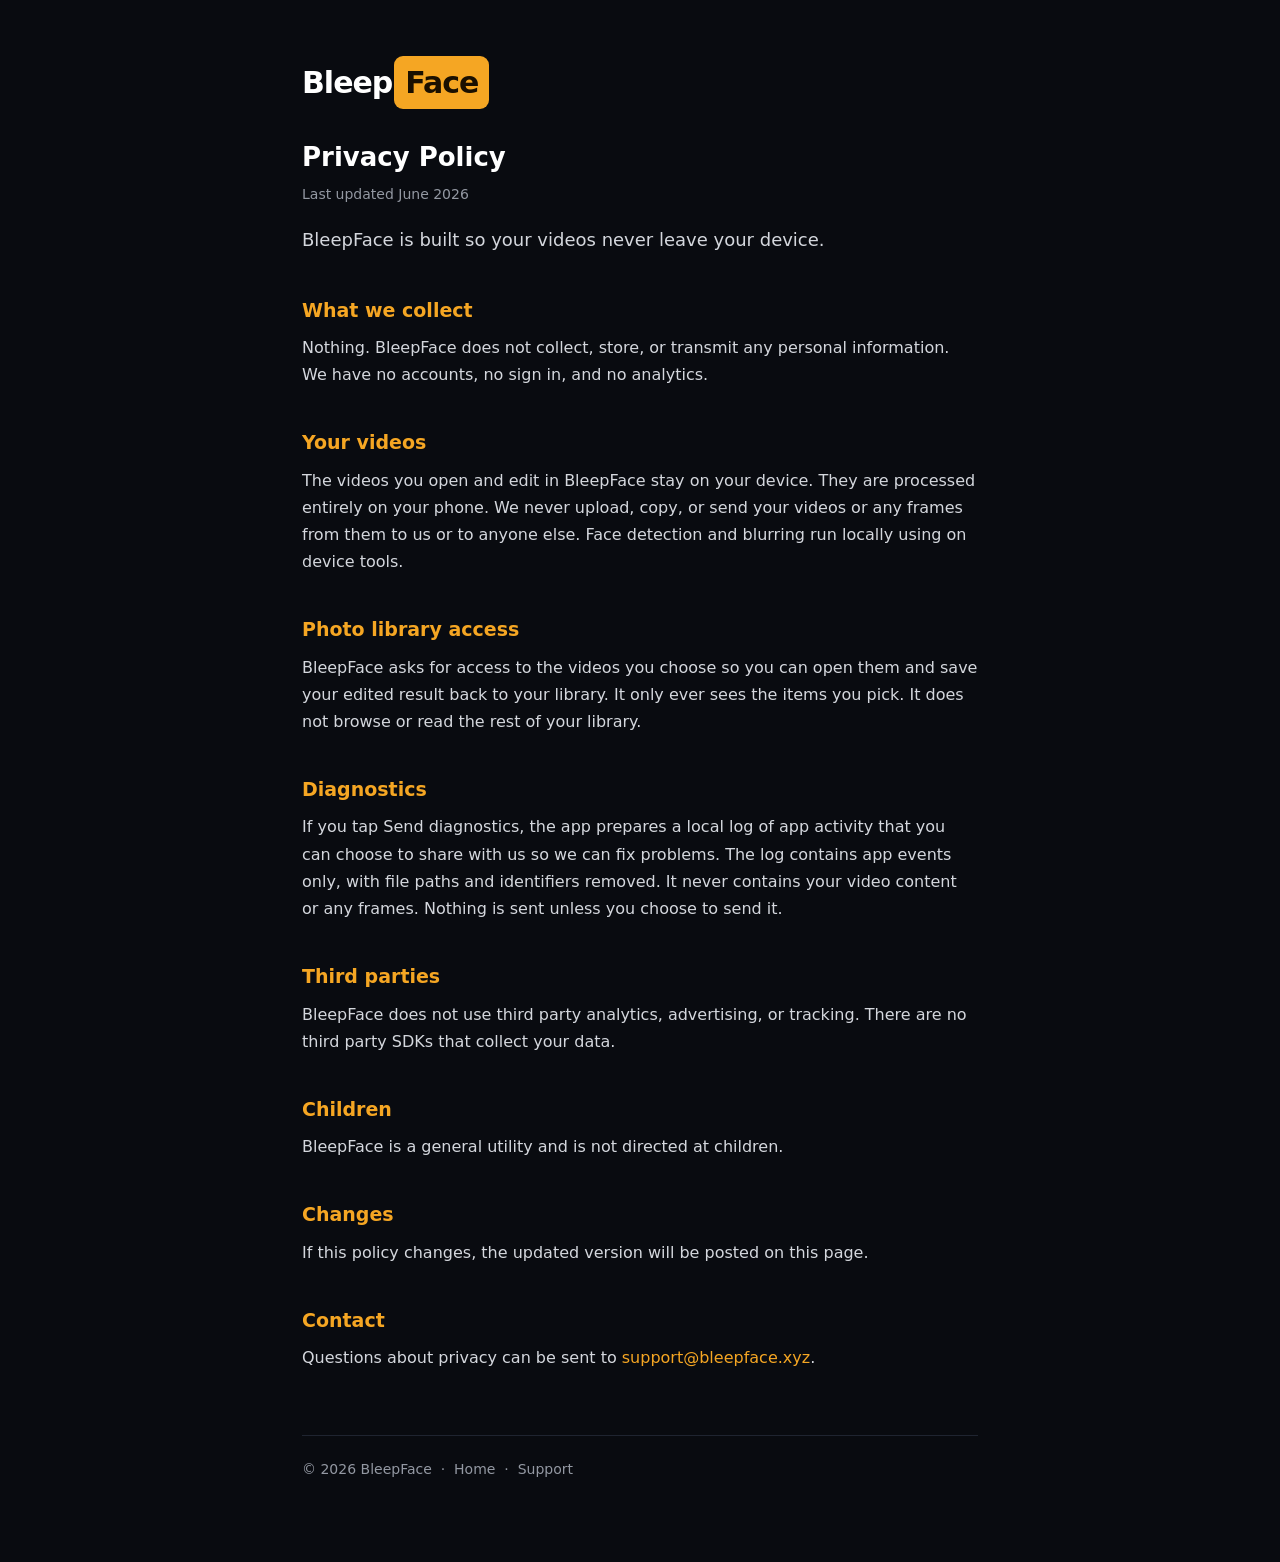
==== privacy.html @ 4ea44fd7 "BleepFace privacy and support pages" ====
<!DOCTYPE html>
<html lang="en">
<head>
<meta charset="utf-8">
<meta name="viewport" content="width=device-width, initial-scale=1">
<title>BleepFace — Privacy Policy</title>
<meta name="description" content="BleepFace privacy policy. Your videos never leave your device.">
<link rel="icon" href="data:image/svg+xml,<svg xmlns='http://www.w3.org/2000/svg' viewBox='0 0 100 100'><circle cx='50' cy='50' r='44' fill='none' stroke='%23F5A623' stroke-width='9'/><line x1='26' y1='26' x2='74' y2='74' stroke='%23F5A623' stroke-width='9'/></svg>">
<style>
  :root{ --bg:#090B10; --panel:#11141B; --ink:#E8EAED; --muted:#9398A2; --amber:#F5A623; --line:#1F2430; }
  *{box-sizing:border-box}
  body{margin:0;background:var(--bg);color:var(--ink);
       font-family:-apple-system,BlinkMacSystemFont,"Segoe UI",system-ui,sans-serif;
       line-height:1.7;-webkit-font-smoothing:antialiased}
  .wrap{max-width:720px;margin:0 auto;padding:56px 22px 80px}
  .mark{display:inline-flex;align-items:center;gap:2px;font-weight:800;font-size:30px;letter-spacing:-1px}
  .mark .b{color:#fff}
  .mark .f{color:#1A1000;background:var(--amber);padding:1px 11px;border-radius:9px}
  h1{font-size:26px;margin:26px 0 4px;color:#fff}
  .updated{color:var(--muted);font-size:14px;margin:0 0 8px}
  .lede{font-size:18px;color:#D4D7DD;margin:18px 0 0}
  h2{font-size:19px;margin:38px 0 6px;color:var(--amber)}
  p{margin:8px 0;color:#D4D7DD}
  a{color:var(--amber);text-decoration:none}
  a:hover{text-decoration:underline}
  footer{margin-top:64px;padding-top:22px;border-top:1px solid var(--line);color:var(--muted);font-size:14px}
  footer a{color:var(--muted)}
</style>
</head>
<body>
<div class="wrap">
  <div class="mark"><span class="b">Bleep</span><span class="f">Face</span></div>

  <h1>Privacy Policy</h1>
  <p class="updated">Last updated June 2026</p>
  <p class="lede">BleepFace is built so your videos never leave your device.</p>

  <h2>What we collect</h2>
  <p>Nothing. BleepFace does not collect, store, or transmit any personal information. We have no accounts, no sign in, and no analytics.</p>

  <h2>Your videos</h2>
  <p>The videos you open and edit in BleepFace stay on your device. They are processed entirely on your phone. We never upload, copy, or send your videos or any frames from them to us or to anyone else. Face detection and blurring run locally using on device tools.</p>

  <h2>Photo library access</h2>
  <p>BleepFace asks for access to the videos you choose so you can open them and save your edited result back to your library. It only ever sees the items you pick. It does not browse or read the rest of your library.</p>

  <h2>Diagnostics</h2>
  <p>If you tap Send diagnostics, the app prepares a local log of app activity that you can choose to share with us so we can fix problems. The log contains app events only, with file paths and identifiers removed. It never contains your video content or any frames. Nothing is sent unless you choose to send it.</p>

  <h2>Third parties</h2>
  <p>BleepFace does not use third party analytics, advertising, or tracking. There are no third party SDKs that collect your data.</p>

  <h2>Children</h2>
  <p>BleepFace is a general utility and is not directed at children.</p>

  <h2>Changes</h2>
  <p>If this policy changes, the updated version will be posted on this page.</p>

  <h2>Contact</h2>
  <p>Questions about privacy can be sent to <a href="mailto:support@bleepface.xyz">support@bleepface.xyz</a>.</p>

  <footer>
    &copy; 2026 BleepFace &nbsp;&middot;&nbsp; <a href="index.html">Home</a> &nbsp;&middot;&nbsp; <a href="mailto:support@bleepface.xyz">Support</a>
  </footer>
</div>
</body>
</html>
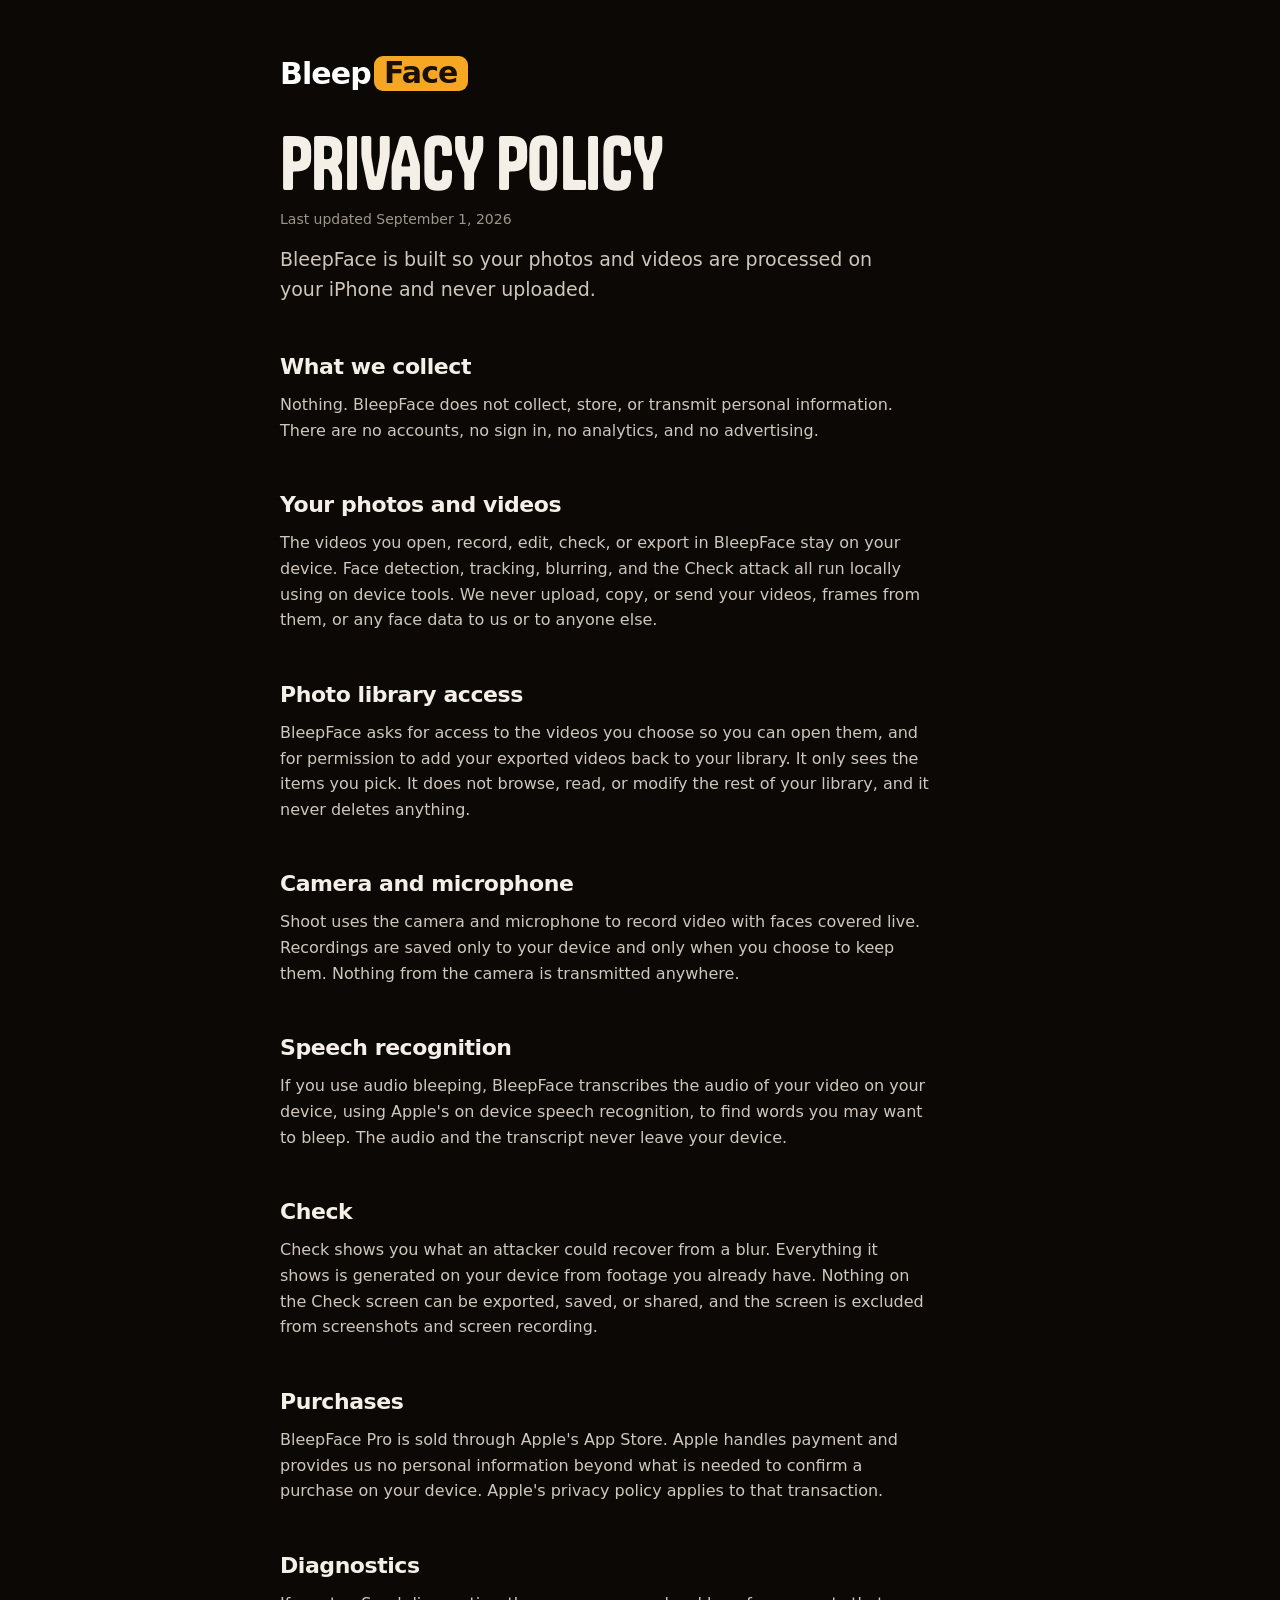
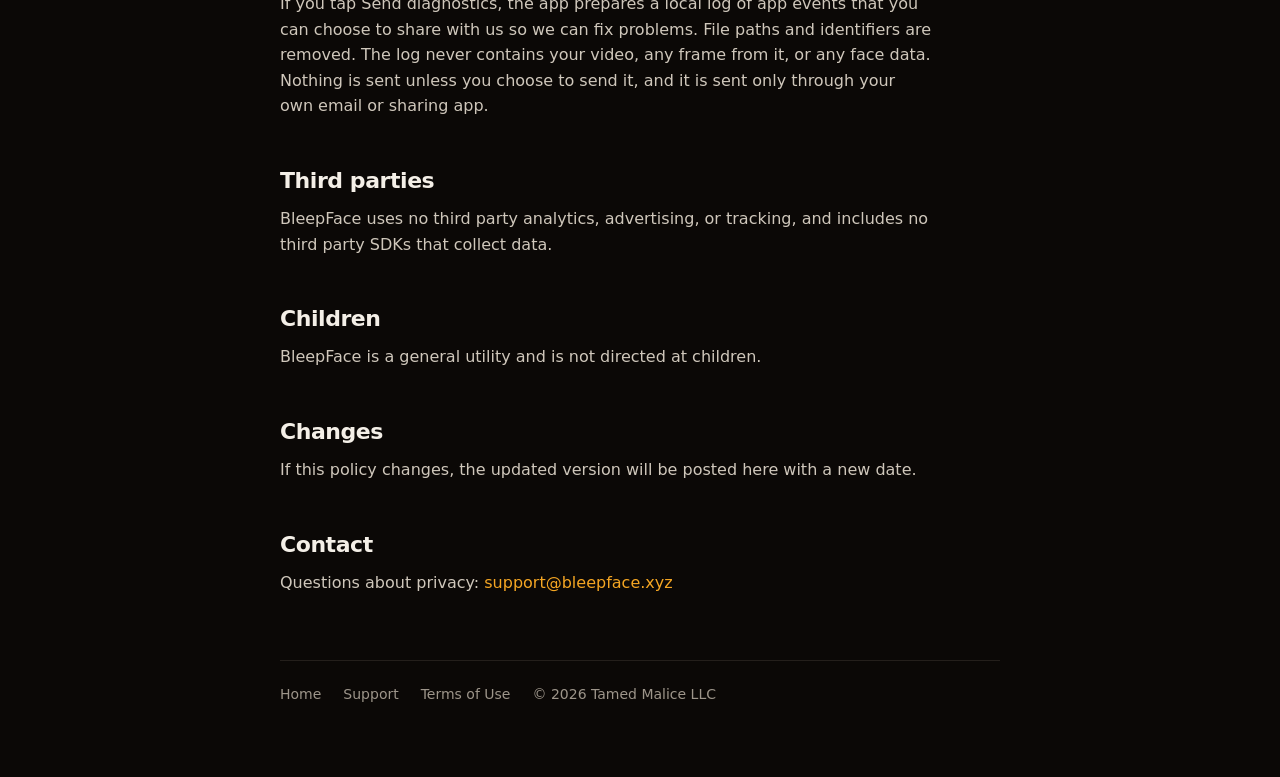
==== commit 494ab5d0: "Premium marketing site: home, support, privacy Home page built from the real app captures and the ap" ====
--- a/privacy.html
+++ b/privacy.html
@@ -3,64 +3,61 @@
 <head>
 <meta charset="utf-8">
 <meta name="viewport" content="width=device-width, initial-scale=1">
-<title>BleepFace — Privacy Policy</title>
-<meta name="description" content="BleepFace privacy policy. Your videos never leave your device.">
-<link rel="icon" href="data:image/svg+xml,<svg xmlns='http://www.w3.org/2000/svg' viewBox='0 0 100 100'><circle cx='50' cy='50' r='44' fill='none' stroke='%23F5A623' stroke-width='9'/><line x1='26' y1='26' x2='74' y2='74' stroke='%23F5A623' stroke-width='9'/></svg>">
-<style>
-  :root{ --bg:#090B10; --panel:#11141B; --ink:#E8EAED; --muted:#9398A2; --amber:#F5A623; --line:#1F2430; }
-  *{box-sizing:border-box}
-  body{margin:0;background:var(--bg);color:var(--ink);
-       font-family:-apple-system,BlinkMacSystemFont,"Segoe UI",system-ui,sans-serif;
-       line-height:1.7;-webkit-font-smoothing:antialiased}
-  .wrap{max-width:720px;margin:0 auto;padding:56px 22px 80px}
-  .mark{display:inline-flex;align-items:center;gap:2px;font-weight:800;font-size:30px;letter-spacing:-1px}
-  .mark .b{color:#fff}
-  .mark .f{color:#1A1000;background:var(--amber);padding:1px 11px;border-radius:9px}
-  h1{font-size:26px;margin:26px 0 4px;color:#fff}
-  .updated{color:var(--muted);font-size:14px;margin:0 0 8px}
-  .lede{font-size:18px;color:#D4D7DD;margin:18px 0 0}
-  h2{font-size:19px;margin:38px 0 6px;color:var(--amber)}
-  p{margin:8px 0;color:#D4D7DD}
-  a{color:var(--amber);text-decoration:none}
-  a:hover{text-decoration:underline}
-  footer{margin-top:64px;padding-top:22px;border-top:1px solid var(--line);color:var(--muted);font-size:14px}
-  footer a{color:var(--muted)}
-</style>
+<title>BleepFace Privacy Policy</title>
+<meta name="description" content="BleepFace privacy policy. Photos and videos are processed on your iPhone and never uploaded.">
+<meta name="theme-color" content="#0B0806">
+<link rel="icon" href="assets/icon-512.png">
+<link rel="stylesheet" href="assets/page.css">
 </head>
 <body>
-<div class="wrap">
-  <div class="mark"><span class="b">Bleep</span><span class="f">Face</span></div>
+<div class="page">
+  <a class="mark" href="index.html" aria-label="BleepFace home"><span class="b">Bleep</span><span class="f">Face</span></a>
 
   <h1>Privacy Policy</h1>
-  <p class="updated">Last updated June 2026</p>
-  <p class="lede">BleepFace is built so your videos never leave your device.</p>
+  <p class="updated">Last updated September 1, 2026</p>
+  <p class="lede">BleepFace is built so your photos and videos are processed on your iPhone and never uploaded.</p>
 
   <h2>What we collect</h2>
-  <p>Nothing. BleepFace does not collect, store, or transmit any personal information. We have no accounts, no sign in, and no analytics.</p>
+  <p>Nothing. BleepFace does not collect, store, or transmit personal information. There are no accounts, no sign in, no analytics, and no advertising.</p>
 
-  <h2>Your videos</h2>
-  <p>The videos you open and edit in BleepFace stay on your device. They are processed entirely on your phone. We never upload, copy, or send your videos or any frames from them to us or to anyone else. Face detection and blurring run locally using on device tools.</p>
+  <h2>Your photos and videos</h2>
+  <p>The videos you open, record, edit, check, or export in BleepFace stay on your device. Face detection, tracking, blurring, and the Check attack all run locally using on device tools. We never upload, copy, or send your videos, frames from them, or any face data to us or to anyone else.</p>
 
   <h2>Photo library access</h2>
-  <p>BleepFace asks for access to the videos you choose so you can open them and save your edited result back to your library. It only ever sees the items you pick. It does not browse or read the rest of your library.</p>
+  <p>BleepFace asks for access to the videos you choose so you can open them, and for permission to add your exported videos back to your library. It only sees the items you pick. It does not browse, read, or modify the rest of your library, and it never deletes anything.</p>
+
+  <h2>Camera and microphone</h2>
+  <p>Shoot uses the camera and microphone to record video with faces covered live. Recordings are saved only to your device and only when you choose to keep them. Nothing from the camera is transmitted anywhere.</p>
+
+  <h2>Speech recognition</h2>
+  <p>If you use audio bleeping, BleepFace transcribes the audio of your video on your device, using Apple's on device speech recognition, to find words you may want to bleep. The audio and the transcript never leave your device.</p>
+
+  <h2>Check</h2>
+  <p>Check shows you what an attacker could recover from a blur. Everything it shows is generated on your device from footage you already have. Nothing on the Check screen can be exported, saved, or shared, and the screen is excluded from screenshots and screen recording.</p>
+
+  <h2>Purchases</h2>
+  <p>BleepFace Pro is sold through Apple's App Store. Apple handles payment and provides us no personal information beyond what is needed to confirm a purchase on your device. Apple's privacy policy applies to that transaction.</p>
 
   <h2>Diagnostics</h2>
-  <p>If you tap Send diagnostics, the app prepares a local log of app activity that you can choose to share with us so we can fix problems. The log contains app events only, with file paths and identifiers removed. It never contains your video content or any frames. Nothing is sent unless you choose to send it.</p>
+  <p>If you tap Send diagnostics, the app prepares a local log of app events that you can choose to share with us so we can fix problems. File paths and identifiers are removed. The log never contains your video, any frame from it, or any face data. Nothing is sent unless you choose to send it, and it is sent only through your own email or sharing app.</p>
 
   <h2>Third parties</h2>
-  <p>BleepFace does not use third party analytics, advertising, or tracking. There are no third party SDKs that collect your data.</p>
+  <p>BleepFace uses no third party analytics, advertising, or tracking, and includes no third party SDKs that collect data.</p>
 
   <h2>Children</h2>
   <p>BleepFace is a general utility and is not directed at children.</p>
 
   <h2>Changes</h2>
-  <p>If this policy changes, the updated version will be posted on this page.</p>
+  <p>If this policy changes, the updated version will be posted here with a new date.</p>
 
   <h2>Contact</h2>
-  <p>Questions about privacy can be sent to <a href="mailto:support@bleepface.xyz">support@bleepface.xyz</a>.</p>
+  <p>Questions about privacy: <a href="mailto:support@bleepface.xyz">support@bleepface.xyz</a></p>
 
   <footer>
-    &copy; 2026 BleepFace &nbsp;&middot;&nbsp; <a href="index.html">Home</a> &nbsp;&middot;&nbsp; <a href="mailto:support@bleepface.xyz">Support</a>
+    <a href="index.html">Home</a>
+    <a href="support.html">Support</a>
+    <a href="https://www.apple.com/legal/internet-services/itunes/dev/stdeula/">Terms of Use</a>
+    <span>&copy; 2026 Tamed Malice LLC</span>
   </footer>
 </div>
 </body>
--- a/assets/page.css
+++ b/assets/page.css
@@ -0,0 +1,38 @@
+/* Shared styling for the text pages (Support, Privacy). Same ground and mark
+   as the home page, set for reading. */
+@font-face {
+  font-family: "Tanker";
+  src: url("fonts/Tanker-Regular.woff2") format("woff2");
+  font-weight: 400; font-style: normal; font-display: swap;
+}
+:root {
+  --ground: #0B0806; --ink: #F4EFE7; --ink-2: #CFC7BB; --muted: #9D958A;
+  --amber: #F5A623; --amber-ink: #1A1000; --edge: rgba(255, 236, 210, 0.10);
+  --display: "Tanker", "Impact", "Arial Narrow", sans-serif;
+  --body: -apple-system, BlinkMacSystemFont, system-ui, "Helvetica Neue", Arial, sans-serif;
+}
+* { box-sizing: border-box; margin: 0; padding: 0; }
+body { background: var(--ground); color: var(--ink); font-family: var(--body);
+       line-height: 1.6; -webkit-font-smoothing: antialiased; }
+a { color: var(--amber); text-decoration: none; }
+a:hover { text-decoration: underline; text-underline-offset: 3px; }
+:focus-visible { outline: 2px solid var(--amber); outline-offset: 4px; }
+.page { width: min(720px, 100% - 44px); margin-inline: auto; padding: 56px 0 72px; }
+.mark { display: inline-flex; align-items: center; gap: 3px; font-weight: 800;
+        font-size: 30px; letter-spacing: -0.03em; line-height: 1; color: inherit; }
+.mark:hover { text-decoration: none; }
+.mark .b { color: #fff; }
+.mark .f { color: var(--amber-ink); background: var(--amber); padding: 0.06em 0.34em 0.12em; border-radius: 0.3em; }
+h1 { font-family: var(--display); font-weight: 400; text-transform: uppercase;
+     font-size: clamp(48px, 8vw, 72px); line-height: 0.92; margin: 40px 0 10px; }
+.updated { color: var(--muted); font-size: 14px; }
+.lede { font-size: 19px; color: var(--ink-2); margin-top: 14px; max-width: 52ch; }
+.contact { margin-top: 26px; font-size: 19px; }
+h2 { font-size: 22px; font-weight: 700; letter-spacing: -0.02em; margin: 44px 0 8px; }
+h3 { font-size: 17px; font-weight: 700; margin: 26px 0 4px; }
+p { color: var(--ink-2); margin: 8px 0; max-width: 64ch; }
+strong { color: var(--ink); font-weight: 600; }
+footer { margin-top: 64px; padding-top: 22px; border-top: 1px solid var(--edge);
+         display: flex; gap: 22px; flex-wrap: wrap; color: var(--muted); font-size: 14px; }
+footer a { color: var(--muted); }
+footer a:hover { color: #fff; }
